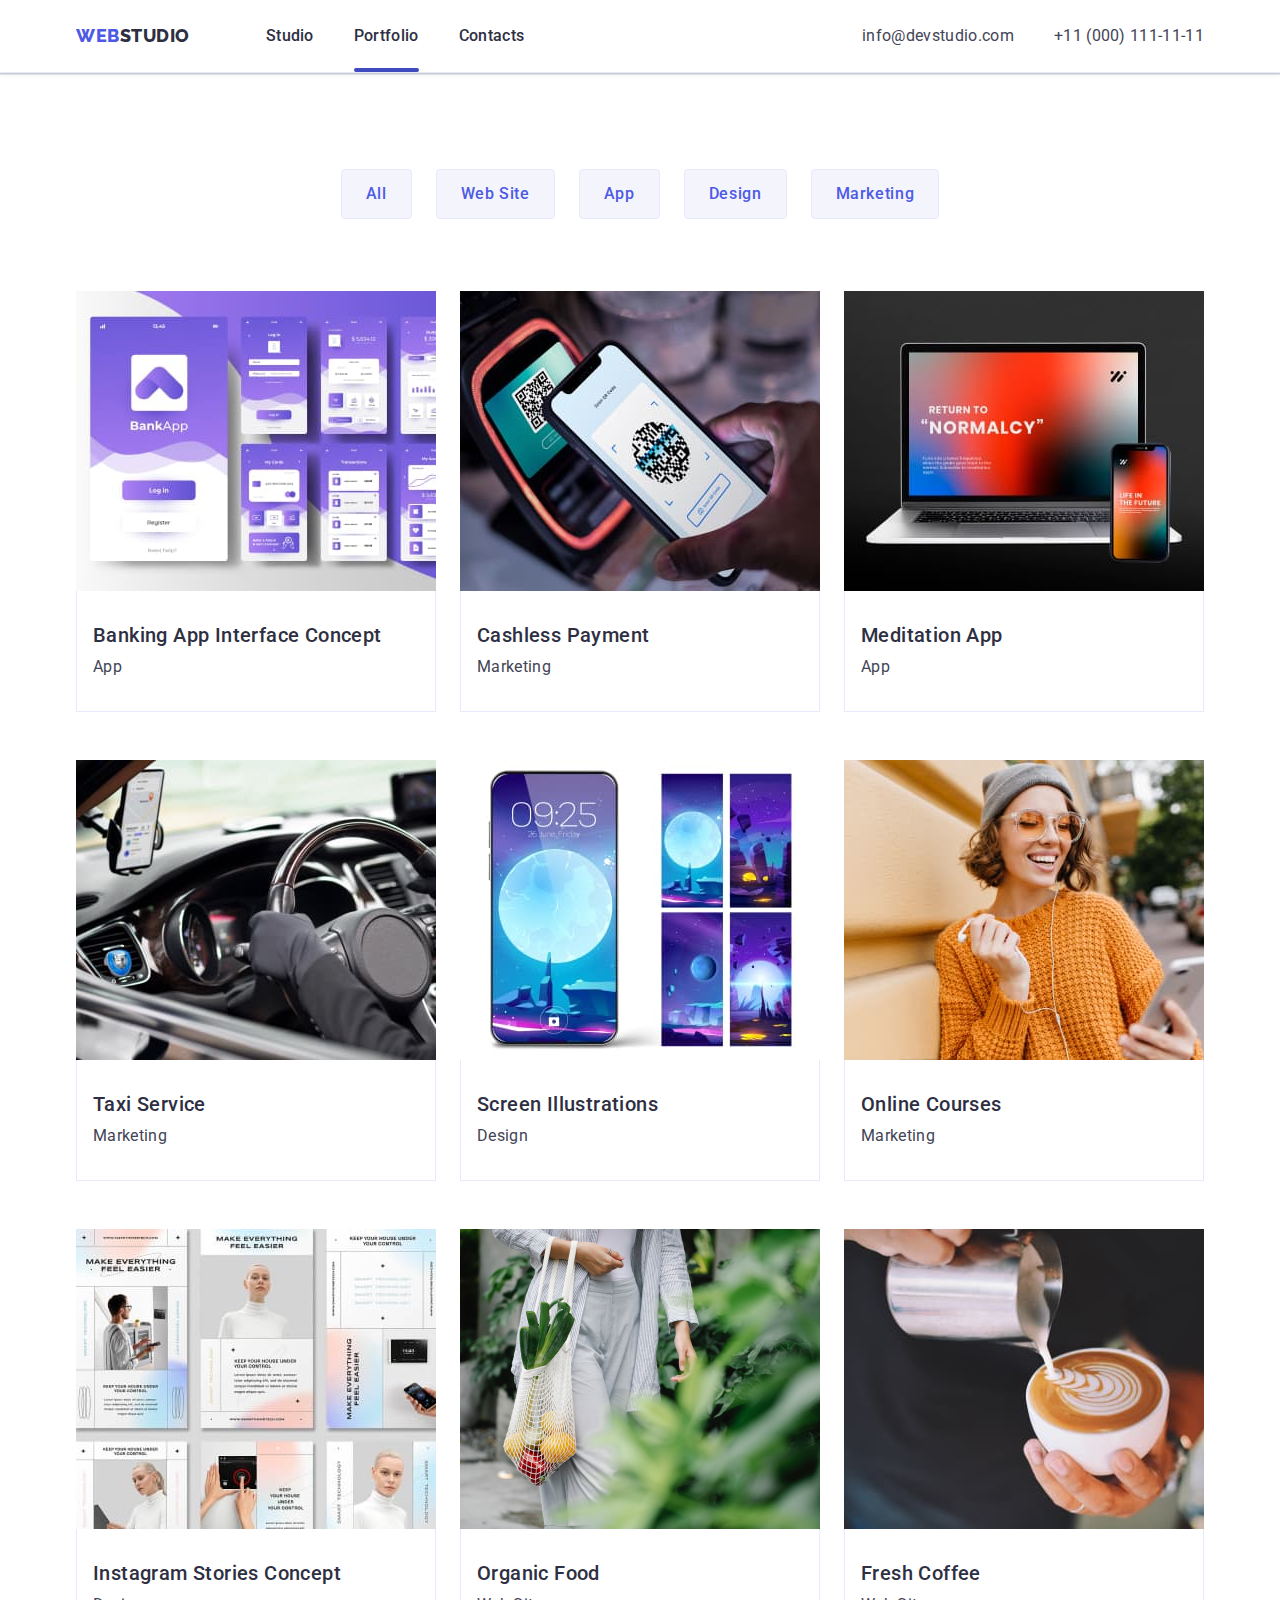
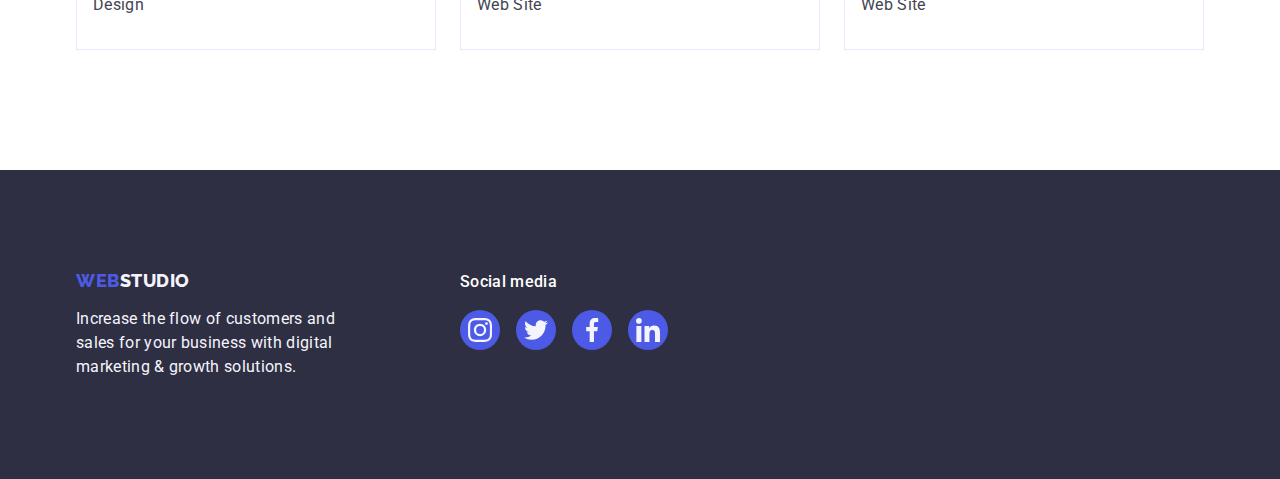
==== portfolio.html @ 1f3f6737 "Initial commit" ====
<!DOCTYPE html>
<html lang="en">
<head>
    <meta charset="UTF-8">
    <meta http-equiv="X-UA-Compatible" content="IE=edge">
    <meta name="viewport" content="width=device-width, initial-scale=1.0">
    <title>Document</title>
    <link rel="preconnect" href="https://fonts.googleapis.com">
    <link rel="preconnect" href="https://fonts.gstatic.com" crossorigin>
    <link href="https://fonts.googleapis.com/css2?family=Raleway:wght@800&family=Roboto:wght@400;500;700&display=swap"
        rel="stylesheet">
        
    <!--Normalize styles  -->
    <link rel="stylesheet" href="https://cdn.jsdelivr.net/npm/modern-normalize@1.1.0/modern-normalize.min.css">
    
    <!-- Custom styles -->
    <link rel="stylesheet" href="./css/styles.css">
</head>
<body>
    <header class="page-header">
        <div class="container header-container">
            <nav class="menu">
                <!-- Site logo link -->
                <a class="logo-link link" href="./index.html">
                    Web<span class="logo-studio">Studio</span>
                </a>
                <!-- Section link -->
                <ul class="menu-list list">
                    <li class="menu-item">
                        <a class="menu-link links-hover link" href="./index.html">
                            Studio
                        </a>
                    </li>
                    <li class="menu-item">
                        <a class="menu-link current links-hover link" href="./portfolio.html">
                            Portfolio
                        </a>
                    </li>
                    <li class="menu-item">
                        <a class="menu-link links-hover link" href="">
                            Contacts
                        </a>
                    </li>
                </ul>
            </nav>
            <!-- Action link -->
            <address class="address">
                <ul class="address-list list">
                    <li class="address-item"><a class="addr-link links-hover link mailto-container"
                            href="mailto:info@devstudio.com">info@devstudio.com</a></li>
                    <li class="address-item"><a class="addr-link links-hover link" href="tel:+110001111111">+11 (000)
                            111-11-11</a></li>
                </ul>
            </address>
        </div>
    </header>

    <main>
        <section class="samples-works">
            <div class="container topic-gallery-container">
                <!-- Filter -->
                <h1 class="visually-hidden">Topic filter</h1>
                <!-- Button list -->
                <ul class="topic-list list">
                    <li class="topic-item"><button class="topic-button" type="button">All</button></li>
                
                    <li class="topic-item"><button class="topic-button" type="button">Web Site</button></li>
                
                    <li class="topic-item"><button class="topic-button" type="button">App</button></li>
                
                    <li class="topic-item"><button class="topic-button" type="button">Design</button></li>
                
                    <li class="topic-item"><button class="topic-button" type="button">Marketing</button></li>
                </ul>
                <!-- Gallery -->
                <!-- <h2 hidden>Images list</h2> -->
                <ul class="gallery list">
                    <li class="gallery-item">
                        <a class="gallery-link link" href="">
                            <div class="overlay-container">
                                <img class="gallery-image img-block" src="./images/portfolio-gallery-images/optimized-img/imgbanking.jpg" alt="Banking App Example" height="300" width="360">
                                <p class="gallery-overlay">
                                    14 Stylish and User-Friendly App Design Concepts · Task Manager App · Calorie Tracker App · Exotic Fruit Ecommerce App · Cloud Storage App
                                </p>
                            </div>

                            <div class="gallery-containar">
                                <h2 class="gallery-title">Banking App Interface Concept</h2>
                                <p class="gallery-text">App</p>
                            </div>
                        </a>
                    </li>
                    <li class="gallery-item">
                        <a class="gallery-link link" href="">
                            <div class="overlay-container">
                                <img class="gallery-image img-block" src="./images/portfolio-gallery-images/optimized-img/imgpayment.jpg" alt="Cashless Payment Example" height="300" width="360">
                                <p class="gallery-overlay">
                                    14 Stylish and User-Friendly App Design Concepts · Task Manager App · Calorie Tracker App · Exotic Fruit Ecommerce App · Cloud Storage App
                                </p>
                            </div>

                            <div class="gallery-containar">
                                <h2 class="gallery-title">Cashless Payment</h2>
                                <p class="gallery-text">Marketing</p>
                            </div>
                        </a>
                    </li>
                    <li class="gallery-item">
                        <a class="gallery-link link" href="">
                            <div class="overlay-container">
                                <img class="gallery-image img-block" src="./images/portfolio-gallery-images/optimized-img/imgmeditation.jpg" alt="Meditation App Example" height="300" width="360">
                                <p class="gallery-overlay">
                                    14 Stylish and User-Friendly App Design Concepts · Task Manager App · Calorie Tracker App · Exotic Fruit Ecommerce App · Cloud Storage App
                                </p>
                            </div>

                            <div class="gallery-containar">
                                <h2 class="gallery-title">Meditation App</h2>
                                <p class="gallery-text">App</p>
                            </div>
                        </a>
                    </li>
                    <li class="gallery-item">
                        <a class="gallery-link link" href="">
                            <div class="overlay-container">
                                <img class="gallery-image img-block" src="./images/portfolio-gallery-images/optimized-img/imgtaxi.jpg" alt="Taxi Service Example" height="300" width="360">
                                <p class="gallery-overlay">
                                    14 Stylish and User-Friendly App Design Concepts · Task Manager App · Calorie Tracker App · Exotic Fruit Ecommerce App · Cloud Storage App
                                </p>
                            </div>

                            <div class="gallery-containar">
                                <h2 class="gallery-title">Taxi Service</h2>
                                <p class="gallery-text">Marketing</p>
                            </div>
                        </a>
                    </li>
                    <li class="gallery-item">
                        <a class="gallery-link link" href="">
                            <div class="overlay-container">
                                <img class="gallery-image img-block" src="./images/portfolio-gallery-images/optimized-img/imgillustrations.jpg" alt="Screen Illustrations Example" height="300" width="360">
                                <p class="gallery-overlay">
                                    14 Stylish and User-Friendly App Design Concepts · Task Manager App · Calorie Tracker App · Exotic Fruit Ecommerce App · Cloud Storage App
                                </p>
                            </div>

                            <div class="gallery-containar">
                                <h2 class="gallery-title">Screen Illustrations</h2>
                                <p class="gallery-text">Design</p>
                            </div>
                        </a>
                    </li>
                    <li class="gallery-item">
                        <a class="gallery-link link" href="">
                            <div class="overlay-container">
                                <img class="gallery-image img-block" src="./images/portfolio-gallery-images/optimized-img/imgcourses.jpg" alt="Online Courses Example" height="300" width="360">
                                <p class="gallery-overlay">
                                    14 Stylish and User-Friendly App Design Concepts · Task Manager App · Calorie Tracker App · Exotic Fruit Ecommerce App · Cloud Storage App
                                </p>
                            </div>

                            <div class="gallery-containar">
                                <h2 class="gallery-title">Online Courses</h2>
                                <p class="gallery-text">Marketing</p>
                            </div>
                        </a>
                    </li>
                    <li class="gallery-item">
                        <a class="gallery-link link" href="">
                            <div class="overlay-container">
                                <img class="gallery-image img-block" src="./images/portfolio-gallery-images/optimized-img/imginstagram.jpg" alt="Instagram Stories Concept Example" height="300" width="360">
                                <p class="gallery-overlay">
                                    14 Stylish and User-Friendly App Design Concepts · Task Manager App · Calorie Tracker App · Exotic Fruit Ecommerce App · Cloud Storage App
                                </p>
                            </div>

                            <div class="gallery-containar">
                                <h2 class="gallery-title">Instagram Stories Concept</h2>
                                <p class="gallery-text">Design</p>
                            </div>
                        </a>
                    </li>
                    <li class="gallery-item">
                        <a class="gallery-link link" href="">
                            <div class="overlay-container">
                                <img class="gallery-image img-block" src="./images/portfolio-gallery-images/imgfood.jpg" alt="Organic Food Example" height="300" width="360">
                                <p class="gallery-overlay">
                                    14 Stylish and User-Friendly App Design Concepts · Task Manager App · Calorie Tracker App · Exotic Fruit Ecommerce App · Cloud Storage App
                                </p>
                            </div>

                            <div class="gallery-containar">
                                <h2 class="gallery-title">Organic Food</h2>
                                <p class="gallery-text">Web Site</p>
                            </div>
                        </a>
                    </li>
                    <li class="gallery-item">
                        <a class="gallery-link link" href="">
                            <div class="overlay-container">
                                <img class="gallery-image img-block" src="./images/portfolio-gallery-images/optimized-img/imgcoffee.jpg" alt="Fresh Coffee Example" height="300" width="360">
                                <p class="gallery-overlay">
                                    14 Stylish and User-Friendly App Design Concepts · Task Manager App · Calorie Tracker App · Exotic Fruit Ecommerce App · Cloud Storage App
                                </p>
                            </div>

                            <div class="gallery-containar">
                                <h2 class="gallery-title">Fresh Coffee</h2>
                                <p class="gallery-text">Web Site</p>
                            </div>
                        </a>
                    </li>
                </ul>
            </div>
        </section>
    </main>

    <footer class="page-footer">
        <div class="container footer-container">
            <div class="studio-container">
                <!--Site footer logo link-->
                <a class="logo-link link logo-reset" href="./index.html">
                    Web<span class="footer-studio">Studio</span>
                </a>
                <p class="footer-text" >Increase the flow of customers and sales for your business with digital marketing & growth solutions.</p>
            </div>
            <!-- Social media -->
            <div class="media-container">
                <h3 class="media-title">Social media</h3>
                <ul class="media-icons list">
                    <li class="media-item">
                        <a class="media-link link" href="https://instagram.com" target="_blank" rel="noreferrer noopener" aria-label="Instagram icon">
                            <svg class="social-icon" width="24" height="24">
                              <use href="./images/icons.svg#icon-instagram-2"></use>
                            </svg>
                        </a>
                    </li>
                    <li class="media-item">
                        <a class="media-link link" href="https://twitter.com" target="_blank" rel="noreferrer noopener" aria-label="Instagram icon">
                            <svg class="social-icon" width="24" height="24">
                              <use href="./images/icons.svg#icon-twitter-1"></use>
                            </svg>
                        </a>
                    </li>
                    <li class="media-item">
                        <a class="media-link link" href="https://facebook.com" target="_blank" rel="noreferrer noopener" aria-label="Instagram icon">
                            <svg class="social-icon" width="24" height="24">
                              <use href="./images/icons.svg#icon-facebook-1"></use>
                            </svg>
                        </a>
                    </li>
                    <li class="media-item">
                        <a class="media-link link" href="https://linkedin.com" target="_blank" rel="noreferrer noopener" aria-label="Instagram icon">
                            <svg class="social-icon" width="24" height="24">
                              <use href="./images/icons.svg#icon-linkedin-1"></use>
                            </svg>
                        </a>
                    </li>
                </ul>
            </div>
        </div>
    </footer>
</body>
</html>
---- css/styles.css ----
:root {
    /*Text color*/
    --basic-color: #2E2F42;
    --logo-web-color: #4D5AE5;
    --links-hover-color: #404BBF;
    --text-color: #434455;
    --portfolio-button-background-color: #F4F4FD;
    --topic-button-border: #E7E9FC;
}

/*reset*/
.list {
    list-style: none;
    margin: 0;
    padding: 0;
}
.link {  
    text-decoration: none;
}

.img-block{
    /* reset empty space beetwen images */
    display: block;
    /* max-width: 100%; */
}

h1,h2,h3,h4,h5,h6,p{
    margin: 0;
}
/*reset/*/

/* hidden */
.visually-hidden {
    position: absolute;
    width: 1px;
    height: 1px;
    margin: -1px;
    border: 0;
    padding: 0;
    
    white-space: nowrap;
    clip-path: inset(100%);
    clip: rect(0 0 0 0);
    overflow: hidden;
  }

/* /hidden */

/*hover*/
.links-hover:hover,
.links-hover:focus {
    color: var(--links-hover-color);
}

.hero-button:hover,
.topic-button:hover,
.hero-button:focus,
.topic-button:focus {
    background: var(--links-hover-color);
}

.topic-button:hover,
.topic-button:focus {
    color: #FFFFFF;
    border: 1px solid transparent;
    box-shadow: 0px 3px 1px rgba(0, 0, 0, 0.1), 0px 2px 1px rgba(0, 0, 0, 0.08), 0px 2px 2px rgba(0, 0, 0, 0.12);
}

.social-link:hover,
.social-link:focus {
    background-color: #404BBF;
}

.media-link:hover,
.media-link:focus {
    background-color: #31D0AA;
}

.client-link:hover,
.client-link:focus {
    border-color: #404BBF;
    color: #404BBF;
}

.gallery-link:hover,
.gallery-link:focus {
    box-shadow: 0px 1px 6px rgba(46, 47, 66, 0.08), 0px 1px 1px rgba(46, 47, 66, 0.16), 0px 2px 1px rgba(46, 47, 66, 0.08);
}
/* .gallery-link:hover,
.gallery-link:focus {
    color: linear-gradient(to bottom, rgba(77,90,229),  rgba(77,90,229))
} */

.gallery-link:hover .gallery-overlay,
.gallery-link:focus .gallery-overlay {
    transform: translateY(0);
}

.backdrop-close:hover,
.backdrop-close:focus {
    background-color: #404BBF;
    color: #FFFFFF;
}

/*hover/*/

.button{
    font-family: inherit; 
}

.container{
    width: 1158px;
    padding-left: 15px;
    padding-right: 15px;
    margin-left: auto;
    margin-right: auto;

    /* outline: 2px solid red;  */
}

.section{
    /* max-width: 1440px; */
    /* autocheck */
    /* my version 'width: 1440px;' 
    - section not cuting! */
    padding-top: 120px;
    padding-bottom: 120px;
}

/**
  |============================
  | STUDIO index.html
  |============================
*/

/*==========BODY=============*/
body {
    font-family: 'Roboto', sans-serif;
    font-weight: 400;
    font-size: 16px;
    line-height: 1.5;
    letter-spacing: 0.02em;
    color: #434455;

    background-color:#FFFFFF;
}

/*         /BODY             */

/*==========HEADER=============*/

.header-container{
    display: flex;
    justify-content: space-between;
    align-items: center;
}

.page-header{
    
    border-bottom: 1px solid #E7E9FC;

    box-shadow:0px 2px 1px rgba(46, 47, 66, 0.08), 0px 1px 1px rgba(46, 47, 66, 0.16), 0px 1px 6px rgba(46, 47, 66, 0.08);
}

/*           LOGO              */
.logo-link {
    font-family: 'Raleway', sans-serif;
    text-transform: uppercase;
    font-weight: 800;
    font-size: 18px;
    line-height: 1.17;
    letter-spacing: 0.03em;
    color: var(--logo-web-color);

    margin-right: 76px;
    display: inline-block;
    padding-top: 24px;
    padding-bottom: 24px;
}

.logo-studio {
    color: var(--basic-color);
}

/*         /LOGO             */

/*        MENU/ADDRESS       */
.menu{
    display: flex;
    align-items: center;
    /*^As demand LMS!!!^*/
}

.menu-link,
.menu-item {
    font-size: 16px;
    font-weight: 500;
    line-height: 1.5;
    letter-spacing: 0.02em;
    color: var(--basic-color);

    transition: color 250ms cubic-bezier(0.4, 0, 0.2, 1);
}

.menu-link::after {
    content: "";
    position: absolute;
    width: 100%;
    height: 4px;
    left: 0;
    bottom: 0;
    background: #404BBF;
    border-radius: 2px;
    visibility: hidden;
}

/* the line is only under the current page */
.menu-item .current.menu-link::after {
    visibility: visible;
}

.menu-list{
    display: flex;
    gap: 40px;
}

.menu-link{
    position: relative;
    display: block;
    padding-top: 24px;
    padding-bottom: 24px;
}

.address {
    font-style: normal;
}
.addr-link {
    font-size: 16px;
    font-style: normal;
    font-weight: 400;
    line-height: 1.5;
    letter-spacing: 0.02em;
    color: var(--text-color);


}

.address-list{
    display: flex;
    gap: 40px;
}

.addr-link{
    display: block;
    padding-top: 24px;
    padding-bottom: 24px;

    transition: color 250ms cubic-bezier(0.4, 0, 0.2, 1);
}

/*       /MENU/ADDRESS       */

/*          /HEADER          */

/*==========MAIN=============*/

/*          HERO             */
.hero-container{
    display: flex;
    flex-direction: column;
    align-items: center;
    /* padding: 0 316px; */
}

.hero {
    max-width: 1440px;
    margin: 0 auto;
    background-color: #2E2F42;
    background-image: linear-gradient(rgba(46, 47, 66, 0.7),  rgba(46, 47, 66, 0.7)), url(../images/people-office1.jpg);
    background-repeat: no-repeat;
    background-position: center;
    background-size: cover;
    padding: 188px 0;
}

.hero-title {
    /* width: 496px; */
    margin-bottom: 48px;
    max-width: 496px;

    font-family: inherit;
    font-size: 56px;
    line-height: 1.07;  
    text-align: center;
    letter-spacing: 0.02em;
    color: #FFFFFF;
    
}

.hero-button {
    color: #FFFFFF;
    font-size: 16px;
    font-weight: 500;
    line-height: 1.5;
    letter-spacing: 0.04em;
    padding: 16px 32px;
    border: none;
    border-radius: 4px;
    cursor: pointer;
    min-width: 169px;
  
    background: #4D5AE5;
    transition: background-color 250ms cubic-bezier(0.4, 0, 0.2, 1);
}
/*         /HERO             */

/*          ABOUT            */

.about {
    display: flex;
    justify-content: space-between;  
}

.icon-rectangle {
    display: flex;
    background-color: #F4F4FD;
    width: 264px;
    align-items: center;
    justify-content: center;
    padding-top: 24px;
    padding-bottom: 24px;
    margin-bottom: 8px;

    border: none;
    border-color: transparent;
    border-radius: 4px;
}

.about-title,
.man-title {
    margin-bottom: 8px;
    color: var(--basic-color);
    font-weight: 500;
    font-size: 20px;
    text-align: start;
    text-transform: capitalize;
    line-height: 1.2;
    letter-spacing: 0.02em;
}

.about-text,
.team-text {
    color: var(--text-color);
}
  
.about-text{
    max-width: 264px;
}

.about-list{
    display: flex;
    gap: 24px;
}
/*         /ABOUT            */

/*          EXAMPLE          */

.example{
    padding-top: 0;
}

.example-title,
.team-title {
    margin-bottom: 72px;
    color: var(--basic-color);
    text-align: center;
    text-transform: capitalize;
    font-weight: 700;
    font-size: 36px;
    line-height: 1.11;
    letter-spacing: 0.02em;
}

.example-img{
    display: block;
    max-width: 360px; 
}

.example-list,
.team-list{
    display: flex;
    flex-wrap: wrap;
    justify-content: space-between;
    gap: 24px;
}

/*         /EXAMPLE          */

/*          TEAM          */

.team{
    background-color: #F4F4FD;
    margin-bottom: 0;
    padding: 120px 0;
}
.team-item {
    background-color:#FFFFFF;
    box-shadow:0px 1px 6px rgba(46, 47, 66, 0.08), 0px 1px 1px rgba(46, 47, 66, 0.16), 0px 2px 1px rgba(46, 47, 66, 0.08); 
    border: none;
    border-radius:0 0 4px 4px;
}

.team-li-container{
    display: flex;
    flex-direction: column;
    align-items: center;
    padding: 32px 0;

    border: none;
    border-radius:0 0 4px 4px;
}

/* .team-item{
    border: none;
    border-radius:0 0 4px 4px;
} */

.man-title{
    text-align: center;
}

.team-text{
    text-align: center;
    margin-bottom: 8px;
}

/*        Social icons       */
.icon-list {
    display: flex;
    justify-content: space-between;
}

.team-icons {
    display: flex;
    justify-content: center;
    gap: 24px;
}
.social-link {
    display: flex;
    justify-content: center;
    align-items: center;
    
    width: 40px;
    height: 40px;
    background-color: var(--logo-web-color);
    border-radius: 50%;
    transition: background-color 250ms cubic-bezier(0.4, 0, 0.2, 1);
}

.social-icon {
    fill: #f4f4fd;
}
/*        /Social icons       */

/*         Cliant icons       */
.customers {
    margin-bottom: 0;
}

.container-customers {
    margin-left: auto;
    margin-right: auto;
}

.customer-lists {
    display: flex;
    flex-direction: row;
    justify-content: space-between;
    gap: 24px;
}

.client-link {
    display: flex;
    justify-content: center;
    align-items: center;
    width: 168px;
    height: 88px;
    background-color: transparent;
    padding: 16px 32px;
    transition: border-color 250ms cubic-bezier(0.4, 0, 0.2, 1), color 250ms cubic-bezier(0.4, 0, 0.2, 1);

    border: 1px solid #8E8F99;
    border-radius: 4px;
    color: #8E8F99;
}
.client-icon {
    width: 104px;
    height: 56px;
    fill: currentColor;
}


/*        /Cliant icons       */

/*         /TEAM              */

/*         CUSTOMERS          */
.customers {
    padding: 120px 0;
}

.customers-title {
    margin-bottom: 72px;
    color: var(--basic-color);
    text-align: center;
    text-transform: capitalize;
    font-weight: 700;
    font-size: 36px;
    line-height: 1.1;
    letter-spacing: 0.02em;
}

/*         /CUSTOMERS          */

/*           /MAIN           */

/*==========FOOTER=============*/
.logo-reset{
    padding: 0;
    margin-bottom: 16px;
}

.footer-text {
    color: var(--portfolio-button-background-color);
    max-width: 264px;
}

.page-footer {
    /* width: 1440px; */
    margin-left: auto;
    margin-right: auto;
    background-color:var(--basic-color);
    padding-top: 100px;
    padding-bottom: 100px;
}

.media-title {
    color: #FFFFFF;
    font-weight: 500;
    font-size: 16px;
    line-height: 1.5;
    letter-spacing: 0.02em;

    margin-bottom: 16px;
}

.studio-container {
    margin-right: 120px;
}

.footer-container {
    display: flex;
    flex-direction: row;
    align-items: baseline;
    /* gap: 120px;  */
}

.footer-studio {
    color: #f4f4fd;
}

.media-link {
    display: flex;
    justify-content: center;
    align-items: center;
    
    width: 40px;
    height: 40px;
    background-color: var(--logo-web-color);
    border-radius: 50%;
    transition: background-color 250ms cubic-bezier(0.4, 0, 0.2, 1);
}

.media-icons {
    display: flex;
    justify-content: space-between;
    gap: 16px;
}

.media-container {
    display: flex;
    flex-direction: column;
    align-items: stretch;
    width: 208px;
    height: 80px; 
}

/*         /FOOTER             */


/**
  |============================
  | PORTFOLIO portfolio.html
  |============================
*/

/*==========HEADER=============*/


/*         /HEADER             */

/*==========MAIN=============*/
/*          ABOUT            */
.topic-button {
    font-family: inherit;
    font-weight: 500;
    color: var(--logo-web-color);
    font-size: 16px;
    line-height: 1.5;
    letter-spacing: 0.04em;
    padding: 12px 24px;
    cursor: pointer;
    border: 1px solid var(--topic-button-border);
    border-radius: 4px;
   
    background: var(--portfolio-button-background-color);
    transition: color 250ms cubic-bezier(0.4, 0, 0.2, 1), background-color 250ms cubic-bezier(0.4, 0, 0.2, 1);
}

.topic-list{
    display: flex;
    justify-content: center;
    margin-bottom: 72px;
    gap: 24px;
}
/*          /ABOUT           */

/*          GALLERY            */
.samples-works{
    padding-top: 96px;
    padding-bottom: 120px;
}

.gallery-title {
    font-weight: 500;
    font-size: 20px;
    line-height: 1.2;
    letter-spacing: 0.02em;
    color: var(--basic-color);
    max-width: 360px;
    margin-bottom: 8px;
}

.gallery-image{
    max-width: 360px;
}

.gallery-text {
    color:var(--text-color);
    max-width: 360px;
}

/*          /GALLERY            */
.gallery{
    display: flex;
    flex-wrap: wrap;
    /* margin-left: -24px; */
    flex-basis: calc(100% / 3);
    row-gap: 48px;
    column-gap: 24px;
}

.gallery-item{
    /* margin-left: 24px;
    margin-bottom: 48px; */
    width: calc((100% - 48px) / 3);
}

.gallery-link{
    display: block;
}

.gallery-containar{
    padding: 32px 16px;
    border: 1px solid #E7E9FC;
    border-top: none;
}
/*          OVERLAY          */

.overlay-container{
    position: relative;
    overflow: hidden;
}

.gallery-overlay{
    width: 100%;
    height: 100%;
    position: absolute;
    left: 0;
    top: 0;
    overflow: auto;
    transform: translateY(100%);
    transition: transform 500ms linear;
    transition-delay: 250ms;
    transition-timing-function:  cubic-bezier(0.4, 0, 0.2, 1);

    font-family: inherit;
    font-style: normal;
    font-weight: 400;
    font-size: 16px;
    line-height: 1.5;
    letter-spacing: 0.02em;
    color: #F4F4FD;

    padding: 40px 32px 164px 32px;
    background-color: #4D5AE5;
}
/*         /OVERLAY          */
/*         /MAIN             */

/*==========FOOTER=============*/


/*         /FOOTER             */

/*==========BACKDROP=============*/
    .backdrop {
       position: fixed; 
       top:0;
       left:0;

       width: 100%;
       height: 100%;
       background-color: rgba(46, 47, 66, 0.4);

       opacity: 1;
       visibility: visible;
       transition: opacity 250ms cubic-bezier(0.4, 0, 0.2, 1), visibility 500ms cubic-bezier(0.4, 0, 0.2, 1);
    }

    .modal {
        position: absolute;
        top: 88px;
        left: 50%;
        transform: translate(-50%);

        min-width: 408px;  
        min-height: 576px;
        padding: 24px;
        background-color: #FCFCFC;
    }

    .backdrop.is-hidden {
        opacity: 0;
        pointer-events: none;
        visibility: hidden; 
    }

    .backdrop-close {
        position: absolute;
        top: 24px;
        right: 24px;
        width: 24px;
        height: 24px;
        background-color: #E7E9FC;
        border-color: rgba(0, 0, 0, 0.1);
        border-radius: 50%;
        cursor: pointer;
        transition: color 250ms cubic-bezier(0.4, 0, 0.2, 1), background-color 250ms cubic-bezier(0.4, 0, 0.2, 1);
        /* box-shadow: 0px 4px 4px 0px #00000040; */
    }

    .close-icon {
        display: flex;
        justify-content: center;
        align-items: center;
        fill: currentColor;
    }
/*         /BACKDROP             */
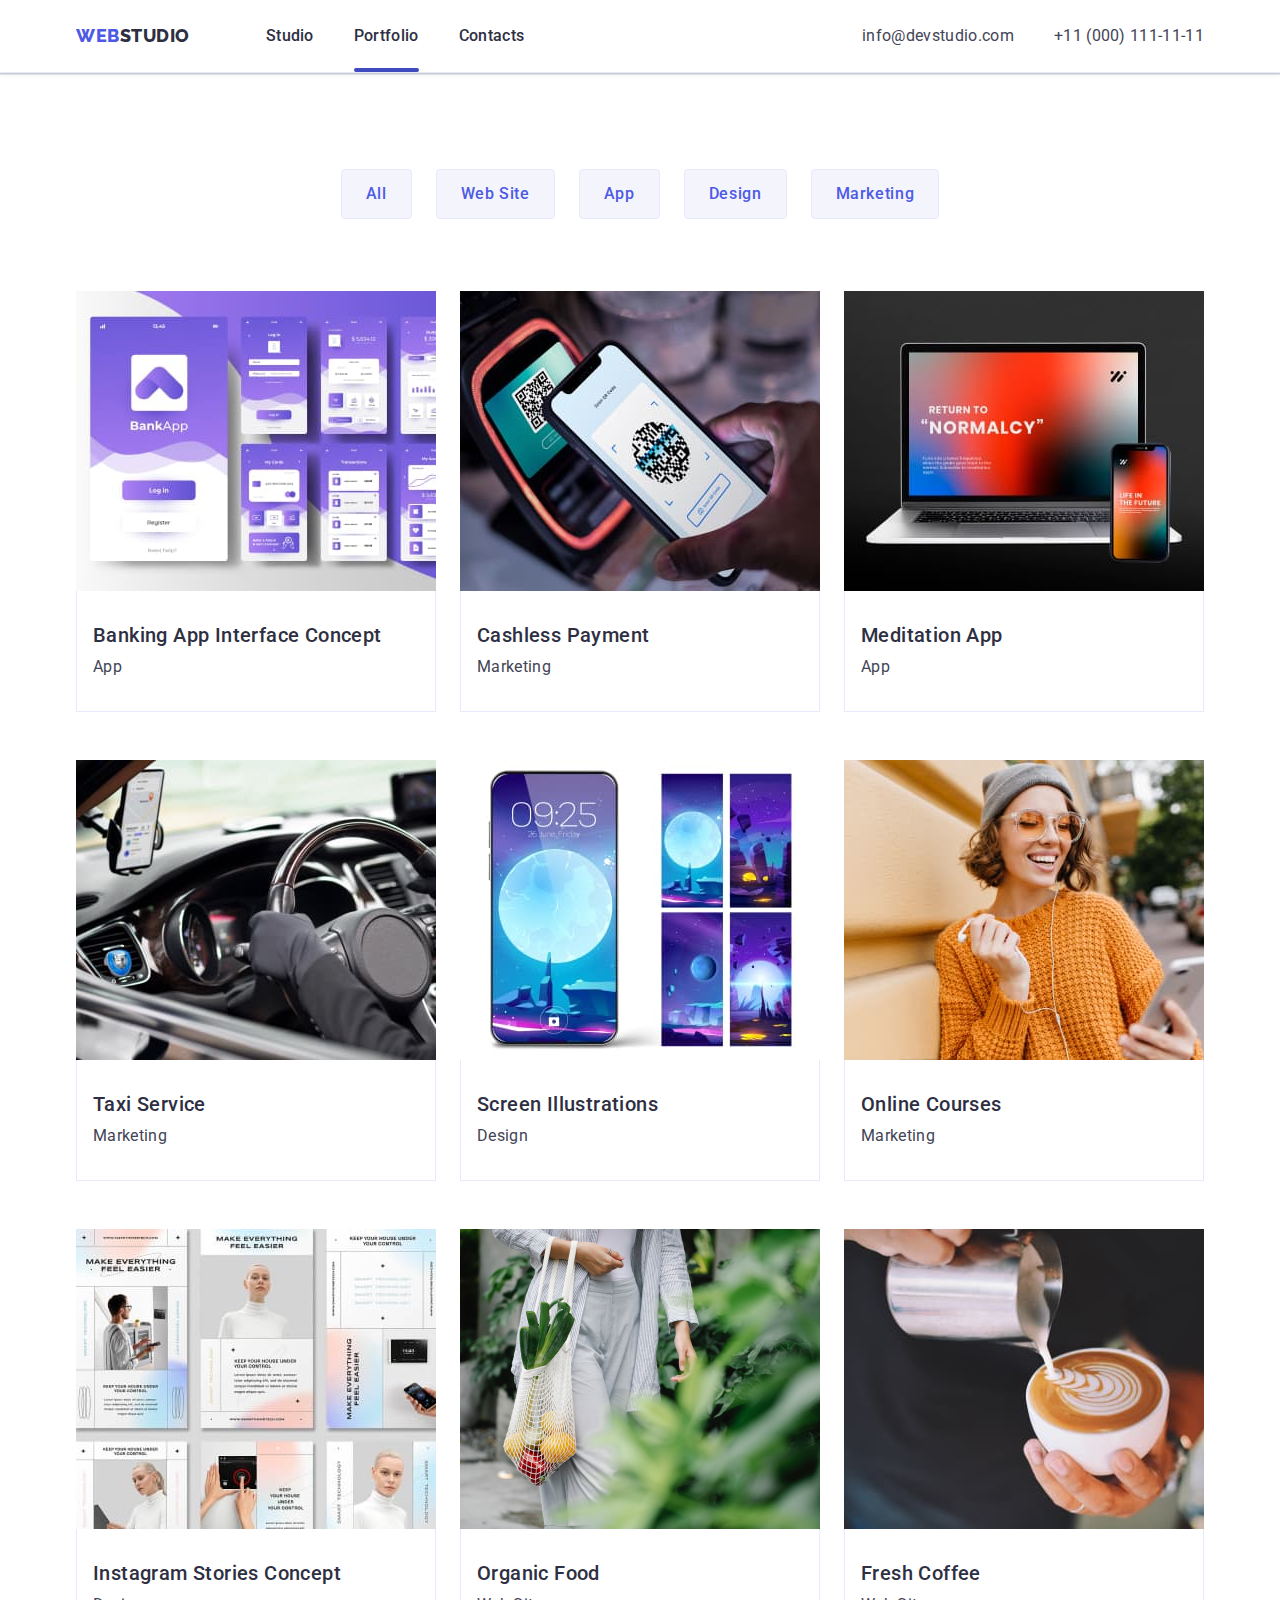
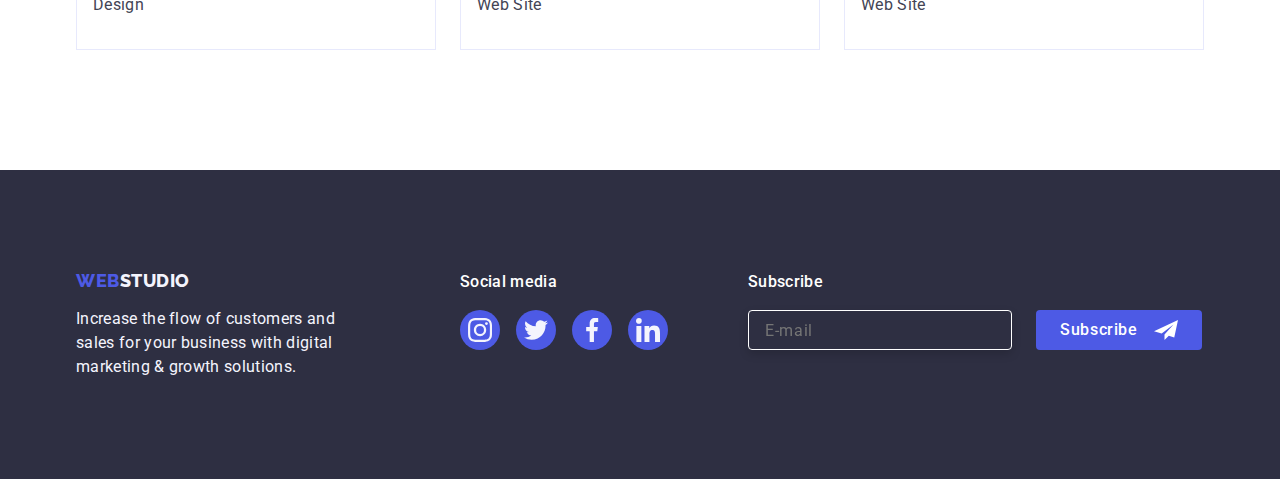
==== commit 34c47f36: "HW-06-1" ====
--- a/portfolio.html
+++ b/portfolio.html
@@ -258,6 +258,18 @@
                     </li>
                 </ul>
             </div>
+            <div class="footer-subscribe">
+                <form  class="footer-form" name="subscribe-form" autocomplete="off" novalidate>
+                    <label class="footer-label" for="subscribe">Subscribe</label>
+                    <input class="footer-input" type="email" name="subscribe-email" id="subscribe" placeholder="E-mail"/>
+                </form>
+                <button class="footer-button" type="submit">
+                    Subscribe
+                    <svg class="subscribe-icon" width="24" height="24">
+                        <use href="./images/icons.svg#icon-Frame-3"></use>
+                    </svg>
+                </button>
+            </div>
         </div>
     </footer>
 </body>
--- a/css/styles.css
+++ b/css/styles.css
@@ -591,9 +591,79 @@
     display: flex;
     flex-direction: column;
     align-items: stretch;
+    margin-right: 80px;
     width: 208px;
     height: 80px; 
 }
+
+/*             FORM            */
+.footer-subscribe {
+    display: flex;
+    flex-direction: row;
+    align-items: flex-end;
+    gap: 24px;
+}
+
+.footer-form {
+    display: flex;
+    flex-direction: column;
+}
+
+.footer-label {
+    color: #FFFFFF;
+    font-weight: 500;
+    font-size: 16px;
+    line-height: 1.5;
+    letter-spacing: 0.02em;
+    
+    margin-bottom: 16px;
+}
+
+.footer-button {
+    display: flex;
+    flex-direction: row;
+    align-items: center;
+    gap: 16px;
+
+    color: #FFFFFF;
+    font-size: 16px;
+    font-weight: 500;
+    line-height: 1.5;
+    letter-spacing: 0.04em;
+
+    padding: 8px 24px;
+    border: none;
+    border-radius: 4px;
+    cursor: pointer;
+    min-width: 165px;
+  
+    background-color: #4D5AE5;
+}
+
+.footer-input {
+    width: 264px;
+    height: 40px;
+
+    color: #FFFFFF;
+    font-family: inherit;
+    font-size: 16px;
+    font-weight: 400;
+    line-height: 2;
+    letter-spacing: 0.04em;
+    padding: 8px 16px;
+    outline: none;
+
+    background-color: var(--basic-color);
+    border: 1px solid #FFFFFF;
+    filter: drop-shadow(0px 4px 4px rgba(0, 0, 0, 0.15));
+    border-radius: 4px;
+
+}
+
+.subscribe-icon {
+    fill: #FFFFFF;
+}
+/*            /FORM            */     
 
 /*         /FOOTER             */
 
@@ -743,6 +813,7 @@
         top: 88px;
         left: 50%;
         transform: translate(-50%);
+        border-radius: 4px;
 
         min-width: 408px;  
         min-height: 576px;
@@ -776,4 +847,159 @@
         align-items: center;
         fill: currentColor;
     }
+
+    .modal-container {
+        display: flex;
+        flex-direction: column;
+        align-items: center;
+        margin-top: 48px;
+    }
+
+    .modal-form {
+        top: 48px;
+        
+        width: 360px;
+    }
+
+    .modal-text {
+        color: #2E2F42;
+        margin-bottom: 16px;
+        
+        font-weight: 500;
+        font-size: 16px;
+        line-height: 1.5;
+        letter-spacing: 0.04em;
+        text-align: center;
+    }
+
+    .modal-form-list {
+       margin: 0 16 0 0;
+       padding: 0;
+       list-style: none;
+    }
+
+    .modal-form-item:not(:last-child) {
+        margin-bottom: 8px;
+
+    }
+
+    .modal-form-item {
+        display: flex;
+        flex-direction: column;
+        width: 360px;
+    }
+
+    .form-input-icon {  
+        padding: 8px 16px;
+        border-color: var(--logo-web-color);
+        border: 1px solid #4D5AE5;
+        border-radius: 4px;
+    }
+
+    .modal-form-input {
+        outline: none;
+        border: none;
+        padding: 0;
+        width: 100%;
+    }
+
+    .modal-form-textarea {
+        display: flex;
+        resize: none;
+        border-color: var(--logo-web-color);
+        border: 1px solid #4D5AE5;
+        border-radius: 4px;
+        padding: 8px 16px;
+        outline: none;
+    }
+
+    .modal-form-textarea::placeholder{
+        font-family: inherit;
+        font-style: normal;
+        font-weight: 400;
+        font-size: 12px;
+        line-height: 1.16;
+       
+        letter-spacing: 0.04em;
+        color: rgba(46, 47, 66, 0.4);
+    }
+
+    .modal-form-lable {
+        font-family: inherit;
+        font-style: normal;
+        font-weight: 400;
+        font-size: 12px;
+        line-height: 1.16;
+       
+        letter-spacing: 0.04em;
+
+        color: #8E8F99;
+    }
+
+    .modal-checkbox-text {
+        font-family: inherit;
+        font-style: normal;
+        font-weight: 400;
+        font-size: 12px;
+        line-height: 0.85;
+        text-align: center;
+
+        letter-spacing: 0.04em;
+
+        color: #8E8F99;
+    }
+
+    .modal-form-textarea {
+        display: block;
+        height: 138px;
+    }
+
+    .form-input-icon {
+        display: flex;
+        flex-direction: row;
+    }
+
+    .link-checkbox {
+        font-family: inherit;
+        font-style: normal;
+        font-weight: 400;
+        font-size: 12px;
+        line-height: 1.16;
+
+        letter-spacing: 0.04em;
+
+        color: #4D5AE5;
+    }
+
+    .modal-checkbox { 
+        width: 100%;
+        display: flex;
+        flex-direction: row;
+        align-items: center;
+    }
+
+    .item-checkbox {
+        margin-right: 8px;
+    }
+
+    .send-button {
+      display: block;
+      margin-top: 24px;
+      margin-left: auto;
+      margin-right: auto;
+      padding: 16px 32px;
+      width: 169px;  
+      background: #4D5AE5;
+      box-shadow: 0px 4px 4px rgba(0, 0, 0, 0.15);
+      border-radius: 4px;
+      outline: none;
+
+      font-weight: 500;
+      font-size: 16px;
+      line-height: 1.5;
+      letter-spacing: 0.04em;
+      text-align: center;
+      letter-spacing: 0.02em;
+      color: #FFFFFF;
+    }
 /*         /BACKDROP             */